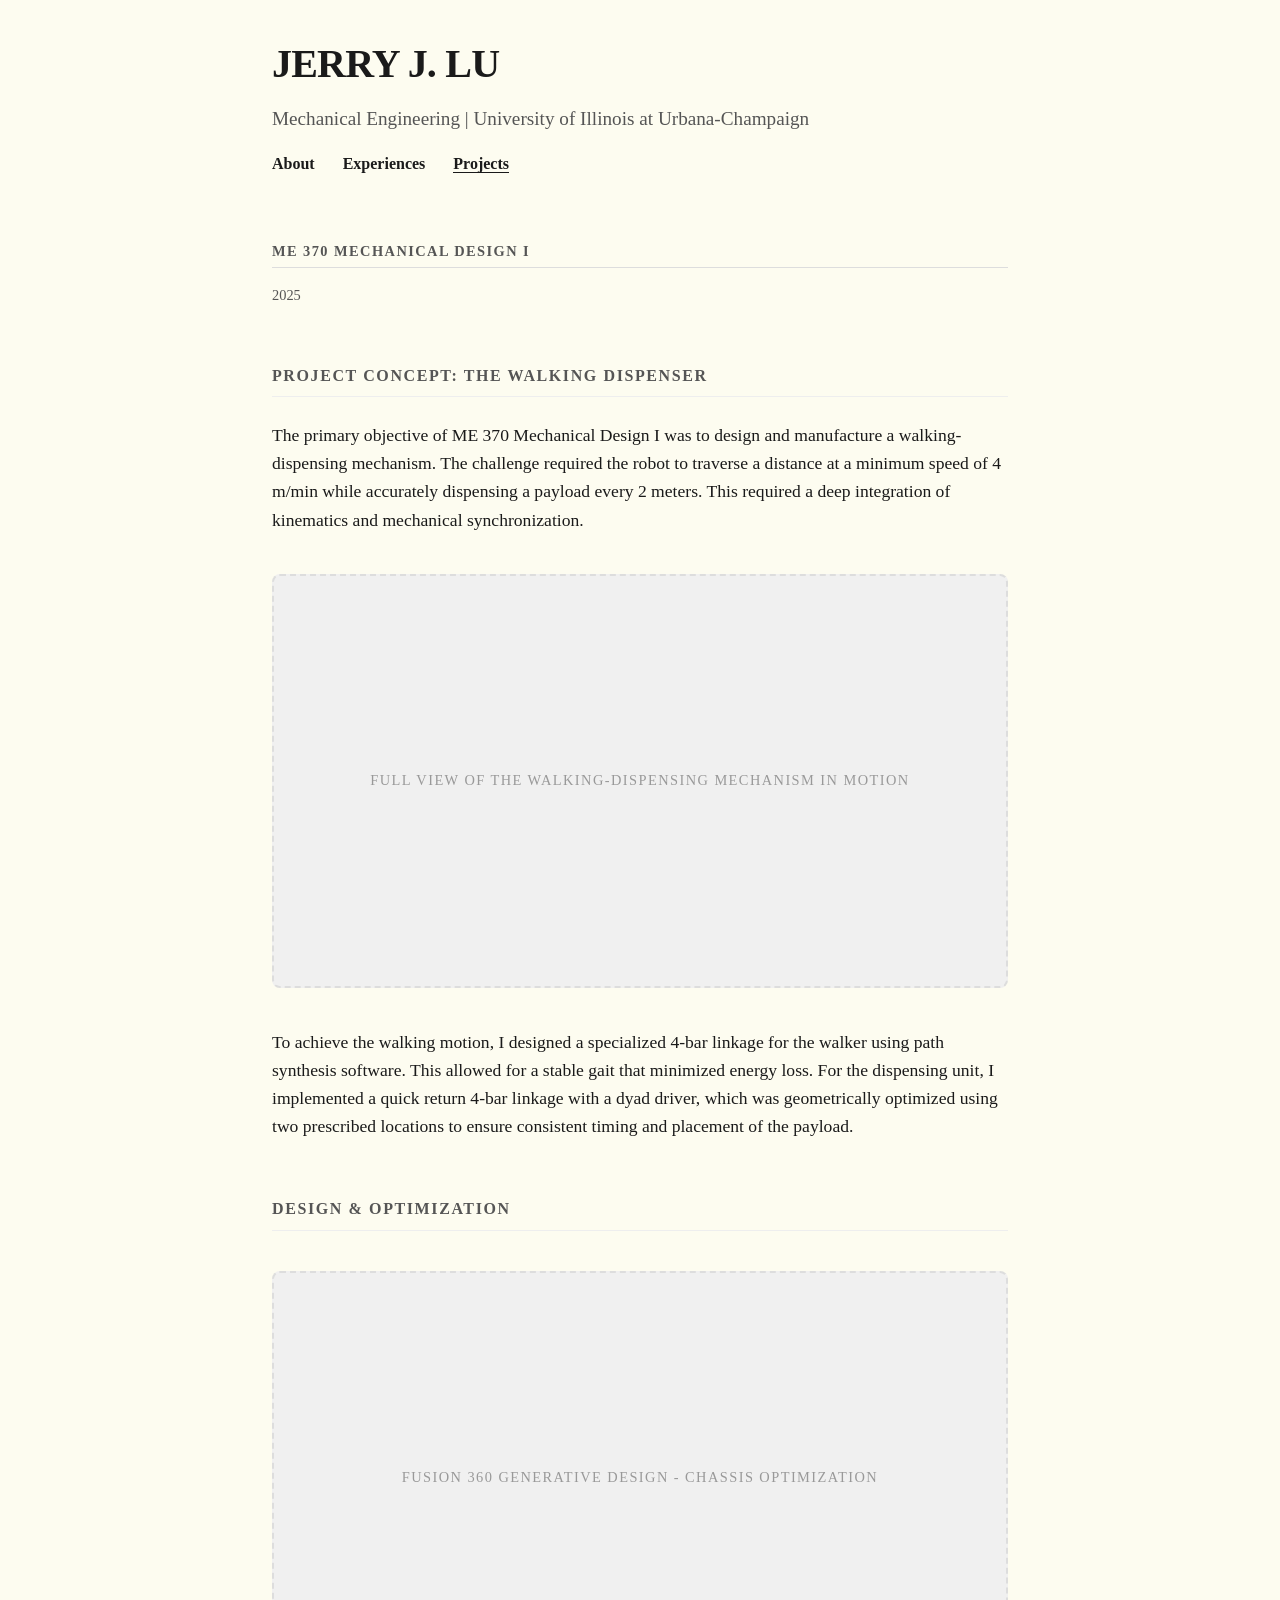
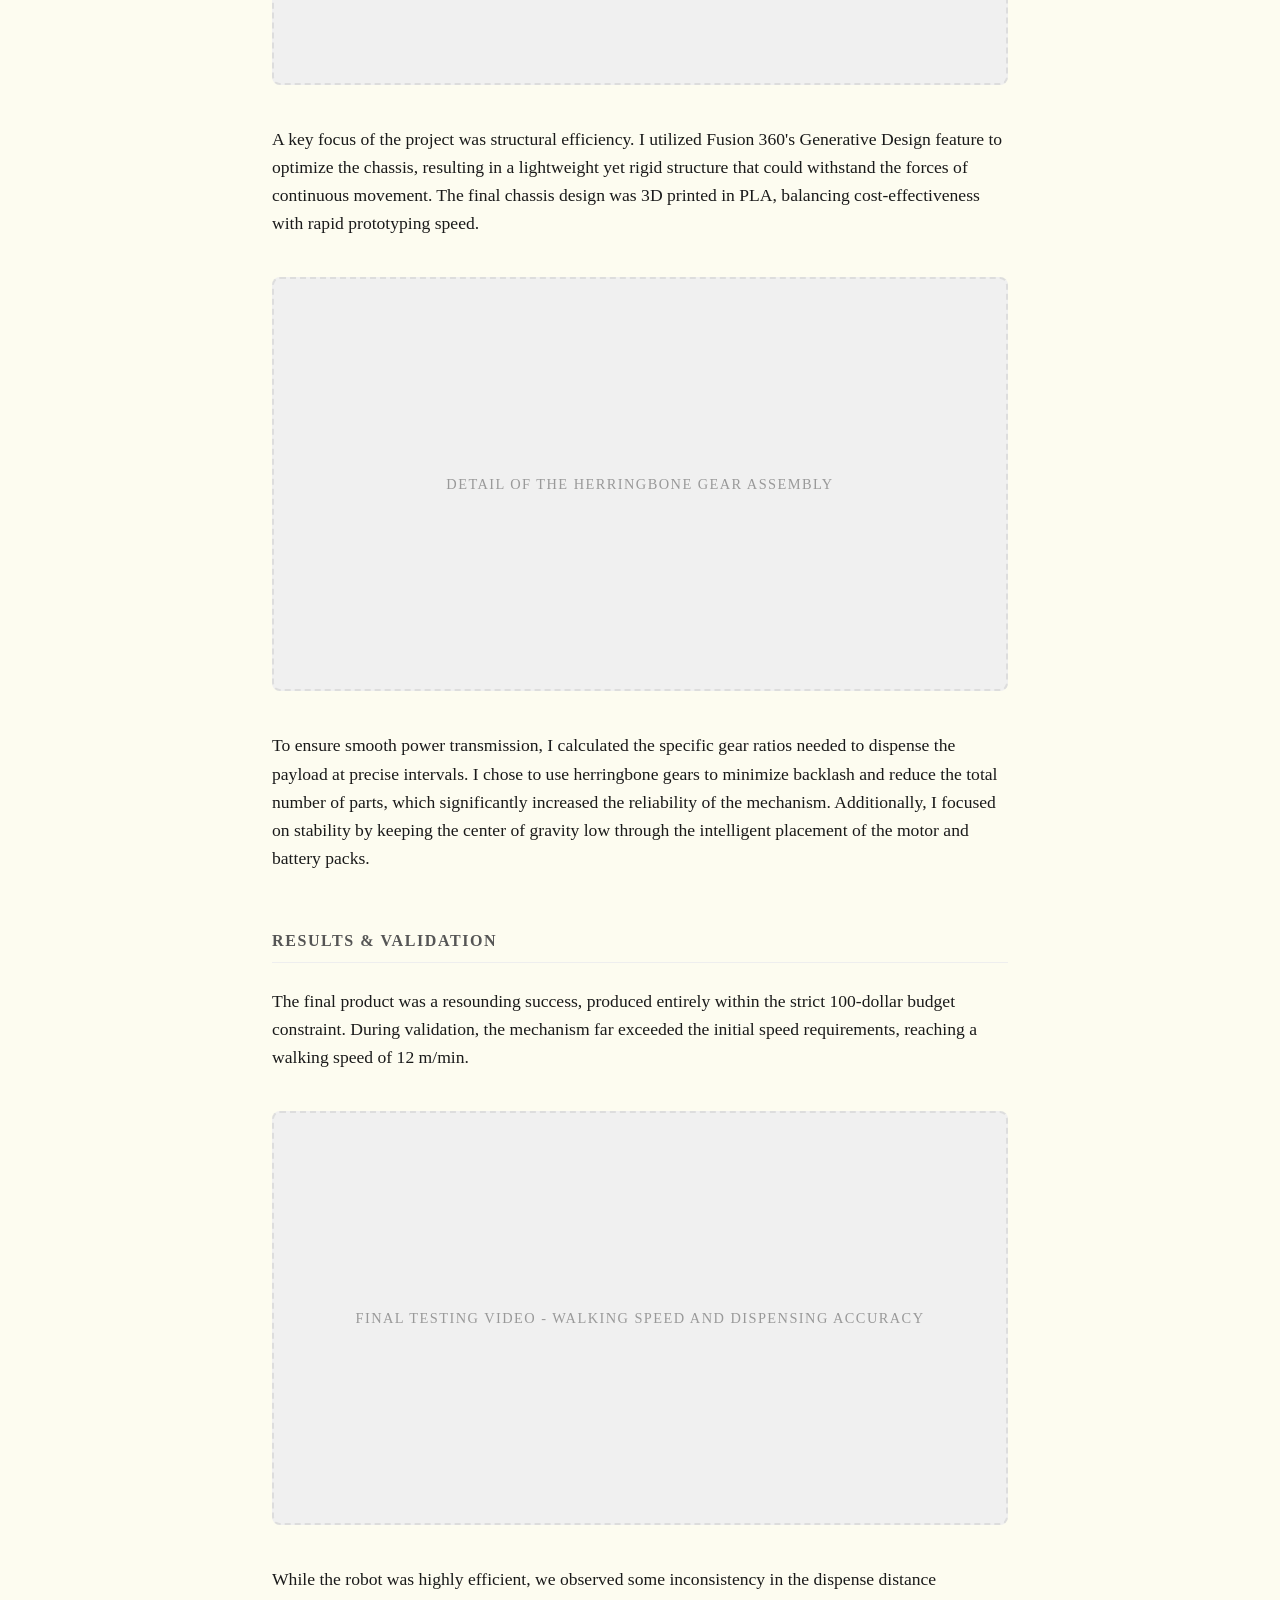
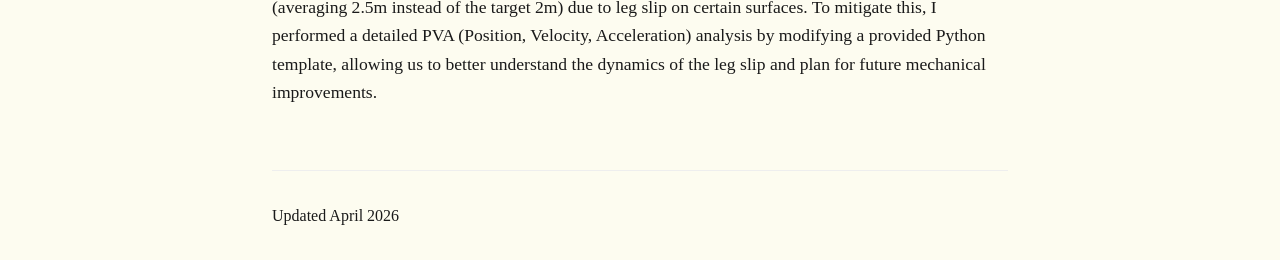
==== project-me370.html @ ead63398 "Initial" ====
<!DOCTYPE html>
<html lang="en">
<head>
    <meta charset="UTF-8">
    <meta name="viewport" content="width=device-width, initial-scale=1.0">
    <title>ME 370 Mechanical Design I | Jerry J. Lu</title>
    <link rel="stylesheet" href="styles.css">
</head>
<body>
    <header>
        <h1>JERRY J. LU</h1>
        <p class="subtitle">Mechanical Engineering | University of Illinois at Urbana-Champaign</p>
        <nav>
            <a href="index.html">About</a>
            <a href="resume.html">Experiences</a>
            <a href="portfolio.html" class="active">Projects</a>
        </nav>
    </header>

    <main class="project-flow">
        <div class="project-header">
            <h2 class="project-title">ME 370 MECHANICAL DESIGN I</h2>
            <p class="date">2025</p>
        </div>

        <section class="project-section">
            <h3>Project Concept: The Walking Dispenser</h3>
            <p>
                The primary objective of ME 370 Mechanical Design I was to design and manufacture a walking-dispensing mechanism. The challenge required the robot to traverse a distance at a minimum speed of 4 m/min while accurately dispensing a payload every 2 meters. This required a deep integration of kinematics and mechanical synchronization.
            </p>
            <div class="media-placeholder">Full view of the Walking-Dispensing Mechanism in motion</div>
            <p>
                To achieve the walking motion, I designed a specialized 4-bar linkage for the walker using path synthesis software. This allowed for a stable gait that minimized energy loss. For the dispensing unit, I implemented a quick return 4-bar linkage with a dyad driver, which was geometrically optimized using two prescribed locations to ensure consistent timing and placement of the payload.
            </p>
        </section>

        <section class="project-section">
            <h3>Design & Optimization</h3>
            <div class="media-placeholder">Fusion 360 Generative Design - Chassis Optimization</div>
            <p>
                A key focus of the project was structural efficiency. I utilized Fusion 360's Generative Design feature to optimize the chassis, resulting in a lightweight yet rigid structure that could withstand the forces of continuous movement. The final chassis design was 3D printed in PLA, balancing cost-effectiveness with rapid prototyping speed.
            </p>
            <div class="media-placeholder">Detail of the Herringbone Gear Assembly</div>
            <p>
                To ensure smooth power transmission, I calculated the specific gear ratios needed to dispense the payload at precise intervals. I chose to use herringbone gears to minimize backlash and reduce the total number of parts, which significantly increased the reliability of the mechanism. Additionally, I focused on stability by keeping the center of gravity low through the intelligent placement of the motor and battery packs.
            </p>
        </section>

        <section class="project-section">
            <h3>Results & Validation</h3>
            <p>
                The final product was a resounding success, produced entirely within the strict 100-dollar budget constraint. During validation, the mechanism far exceeded the initial speed requirements, reaching a walking speed of 12 m/min.
            </p>
            <div class="media-placeholder">Final Testing Video - Walking Speed and Dispensing Accuracy</div>
            <p>
                While the robot was highly efficient, we observed some inconsistency in the dispense distance (averaging 2.5m instead of the target 2m) due to leg slip on certain surfaces. To mitigate this, I performed a detailed PVA (Position, Velocity, Acceleration) analysis by modifying a provided Python template, allowing us to better understand the dynamics of the leg slip and plan for future mechanical improvements.
            </p>
        </section>
    </main>

    <footer>
        <p>Updated April 2026</p>
    </footer>
    <script src="script.js"></script>
</body>
</html>
---- styles.css ----
html {
  scroll-behavior: smooth;
}

:root {
  --bg-color: #fdfcf0;
  --text-color: #1a1a1a;
  --accent-color: #555;
  --font-main: "Times New Roman", Times, serif;
  --spacing: 2rem;
}

* {
  margin: 0;
  padding: 0;
  box-sizing: border-box;
}

body {
  background-color: var(--bg-color);
  color: var(--text-color);
  font-family: var(--font-main);
  line-height: 1.6;
  padding: var(--spacing);
  max-width: 800px;
  margin: 0 auto;
}

/* Floating Timeline Nav */
.timeline-nav {
  position: fixed;
  left: 4rem;
  top: 50%;
  transform: translateY(-50%);
  display: flex;
  flex-direction: column;
  align-items: center;
  z-index: 100;
  opacity: 0;
  pointer-events: none;
  transition: opacity 0.5s ease;
}

.timeline-nav.visible {
  opacity: 1;
  pointer-events: auto;
}

.timeline-line {
  position: absolute;
  width: 1px;
  height: 100%;
  background: rgba(0,0,0,0.1);
  z-index: -1;
}

.timeline-dot {
  width: 8px;
  height: 8px;
  margin: 1.2rem 0;
  position: relative;
  cursor: pointer;
}

.timeline-dot::before {
  content: "";
  position: absolute;
  top: 0;
  left: 0;
  width: 100%;
  height: 100%;
  background: var(--text-color);
  transform: rotate(45deg);
  transition: transform 0.2s cubic-bezier(0.175, 0.885, 0.32, 1.275);
}

.timeline-dot:hover::before {
  transform: rotate(45deg) scale(1.4);
}

.timeline-dot::after {
  content: attr(data-label);
  position: absolute;
  left: 20px; 
  top: 50%;
  transform: translateY(-50%) scale(0.85); 
  transform-origin: left center;
  white-space: nowrap;
  font-size: 0.6rem;
  font-weight: 600;
  text-transform: uppercase;
  letter-spacing: 0.05em;
  opacity: 1;
  transition: transform 0.2s cubic-bezier(0.175, 0.885, 0.32, 1.275), opacity 0.2s;
  pointer-events: auto; /* Allow hover on text */
  background: var(--bg-color);
  padding: 2px 8px;
  color: var(--accent-color);
}

.timeline-dot:hover::after {
  transform: translateY(-50%) scale(1.1);
}

header {
  margin-bottom: calc(var(--spacing) * 2);
}

h1 {
  font-size: 2.5rem;
  font-weight: 700;
  letter-spacing: -0.02em;
  margin-bottom: 0.5rem;
}

.subtitle {
  font-size: 1.2rem;
  color: var(--accent-color);
  margin-bottom: 1rem;
}

nav {
  margin-bottom: var(--spacing);
}

nav a {
  color: var(--text-color);
  text-decoration: none;
  font-weight: 600;
  margin-right: 1.5rem;
  border-bottom: 1px solid transparent;
}

nav a:hover {
  border-bottom: 1px solid var(--text-color);
}

nav a.active {
  border-bottom: 1px solid var(--text-color);
}

footer {
  display: flex;
  justify-content: space-between;
  align-items: center;
  border-top: 1px solid #eee;
  padding-top: 2rem;
  margin-top: 4rem;
}

.footer-links {
  display: flex;
  gap: 1.2rem;
  align-items: center;
}

.icon {
  width: 18px;
  height: 18px;
  fill: var(--text-color);
  transition: opacity 0.2s;
}

.icon:hover {
  opacity: 0.6;
}

section {
  margin-bottom: calc(var(--spacing) * 2.5);
}

h2 {
  font-size: 0.9rem;
  text-transform: uppercase;
  letter-spacing: 0.1em;
  margin-bottom: 1rem;
  color: var(--accent-color);
  border-bottom: 1px solid #ddd;
  padding-bottom: 0.2rem;
}

.summary {
  font-size: 1.1rem;
  margin-bottom: var(--spacing);
}

.skills-grid {
  display: grid;
  grid-template-columns: repeat(auto-fit, minmax(200px, 1fr));
  gap: 1.5rem;
}

.skill-category h3 {
  font-size: 1rem;
  margin-bottom: 0.5rem;
}

.skill-category p {
  font-size: 0.9rem;
}

.experience-item, .education-item {
  margin-bottom: 2rem;
}

.education-header {
  display: flex;
  justify-content: space-between;
  align-items: baseline;
  margin-bottom: 0.5rem;
}

.university {
  font-weight: 700;
  font-size: 1.1rem;
}

.degree-info {
  font-weight: 500;
  margin-bottom: 0.2rem;
}

.minor-info {
  font-style: italic;
  font-size: 0.95rem;
  color: var(--accent-color);
}

/* Project Detail Pages - Single Column Flow */
.project-flow {
  max-width: 800px;
  margin: 2rem auto;
}

.project-section {
  margin-bottom: 3rem;
}

.project-section p {
  margin-bottom: 1.5rem;
  font-size: 1.1rem;
}

.project-flow .media-placeholder {
  margin: 2.5rem 0;
  width: 100%;
  aspect-ratio: 16/9;
}

.project-flow h3 {
  font-size: 1rem;
  text-transform: uppercase;
  letter-spacing: 0.1em;
  color: var(--accent-color);
  margin-top: 3.5rem;
  margin-bottom: 1.5rem;
  border-bottom: 1px solid #eee;
  padding-bottom: 0.5rem;
}

/* Project Detail Pages (Grid Version) */
.project-container {
  display: grid;
  grid-template-columns: 1fr 1fr;
  gap: 3rem;
  margin-top: 2rem;
}

@media (max-width: 800px) {
  .project-container {
    grid-template-columns: 1fr;
  }
}

.project-details h3 {
  font-size: 0.9rem;
  text-transform: uppercase;
  letter-spacing: 0.1em;
  color: var(--accent-color);
  margin-top: 2rem;
  margin-bottom: 0.75rem;
  border-bottom: 1px solid #eee;
  padding-bottom: 0.2rem;
}

.project-details h3:first-child {
  margin-top: 0;
}

.project-details ul {
  list-style: square;
  padding-left: 1.2rem;
  margin-bottom: 1.5rem;
}

.project-details li {
  margin-bottom: 0.5rem;
  font-size: 1rem;
}

.project-media {
  display: flex;
  flex-direction: column;
  gap: 1.5rem;
}

.media-placeholder {
  width: 100%;
  aspect-ratio: 16/9;
  background-color: #f0f0f0;
  border: 2px dashed #ddd;
  border-radius: 8px;
  display: flex;
  align-items: center;
  justify-content: center;
  color: #999;
  font-size: 0.9rem;
  text-transform: uppercase;
  letter-spacing: 0.1em;
}

.back-link {
  display: inline-flex;
  align-items: center;
  gap: 0.5rem;
  text-decoration: none;
  color: var(--accent-color);
  font-weight: 600;
  font-size: 0.9rem;
  margin-bottom: 2rem;
  transition: color 0.2s;
}

.back-link:hover {
  color: var(--text-color);
}

.portfolio-title {
  font-size: 1.5rem;
  font-weight: 800;
  display: block;
  margin-bottom: 0.5rem;
  text-decoration: none;
  color: var(--text-color);
  transition: color 0.2s;
}

.portfolio-title:hover {
  color: var(--accent-color);
}

.multi-role-group {
  margin-top: 1rem;
  padding-left: 0.5rem;
}

.sub-role {
  position: relative;
  padding-left: 1.5rem;
  margin-bottom: 1.5rem;
}

.sub-role::before {
  content: "";
  position: absolute;
  left: 0;
  top: 8px;
  bottom: -22px; /* Connect to next dot */
  width: 2px;
  background: #e0e0e0;
}

.sub-role:last-child::before {
  display: none; /* No line after the last role */
}

.sub-role::after {
  content: "";
  position: absolute;
  left: -3px;
  top: 8px;
  width: 6px;
  height: 6px;
  background: #888;
  border: 2px solid var(--bg-color);
  transform: rotate(45deg);
}

.sub-role-title {
  font-weight: 600;
  font-size: 1rem;
  margin-bottom: 0.2rem;
  display: block;
}

.experience-header {
  display: flex;
  justify-content: space-between;
  align-items: baseline;
  margin-bottom: 0.5rem;
}

.role {
  font-weight: 700;
  font-size: 1.1rem;
}

.date {
  font-size: 0.9rem;
  color: var(--accent-color);
}

.company {
  font-weight: 500;
  margin-bottom: 0.5rem;
}

ul.details {
  list-style: square;
  padding-left: 1.2rem;
  font-size: 0.95rem;
}

/* Portfolio Specific */
.portfolio-list {
  list-style: none;
}

.portfolio-item {
  margin-bottom: 3rem;
  border-bottom: 1px solid #eee;
  padding-bottom: 1.5rem;
}

.portfolio-item:last-child {
  border-bottom: none;
}

.portfolio-title {
  font-size: 1.5rem;
  font-weight: 800;
  display: block;
  margin-bottom: 0.5rem;
  text-decoration: none;
  color: var(--text-color);
}

.portfolio-description {
  font-size: 1rem;
  margin-bottom: 0.75rem;
}

.portfolio-meta {
  font-size: 0.8rem;
  text-transform: uppercase;
  letter-spacing: 0.05em;
  color: var(--accent-color);
}

@media (max-width: 1200px) {
  .timeline-nav {
    display: none;
  }
}

@media (max-width: 600px) {
  body {
    padding: 1rem;
  }
  
  .experience-header {
    flex-direction: column;
  }
}
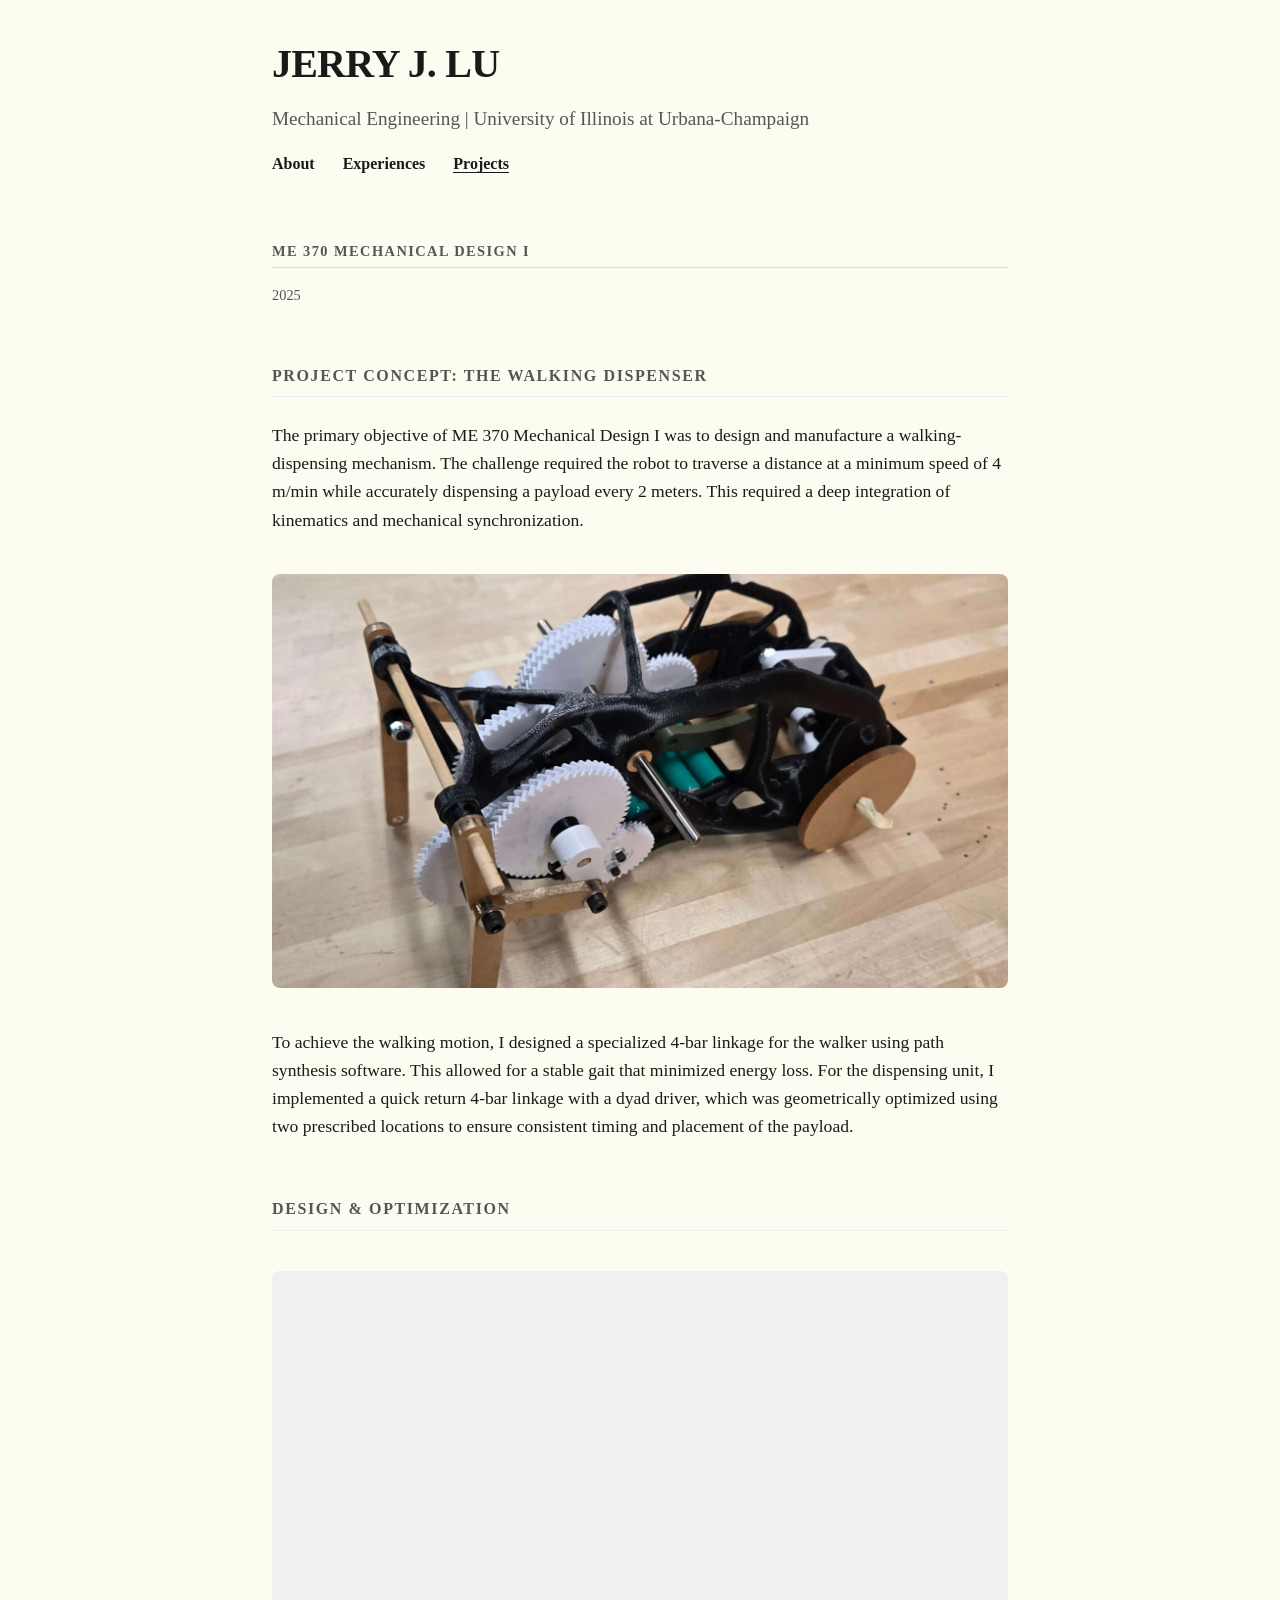
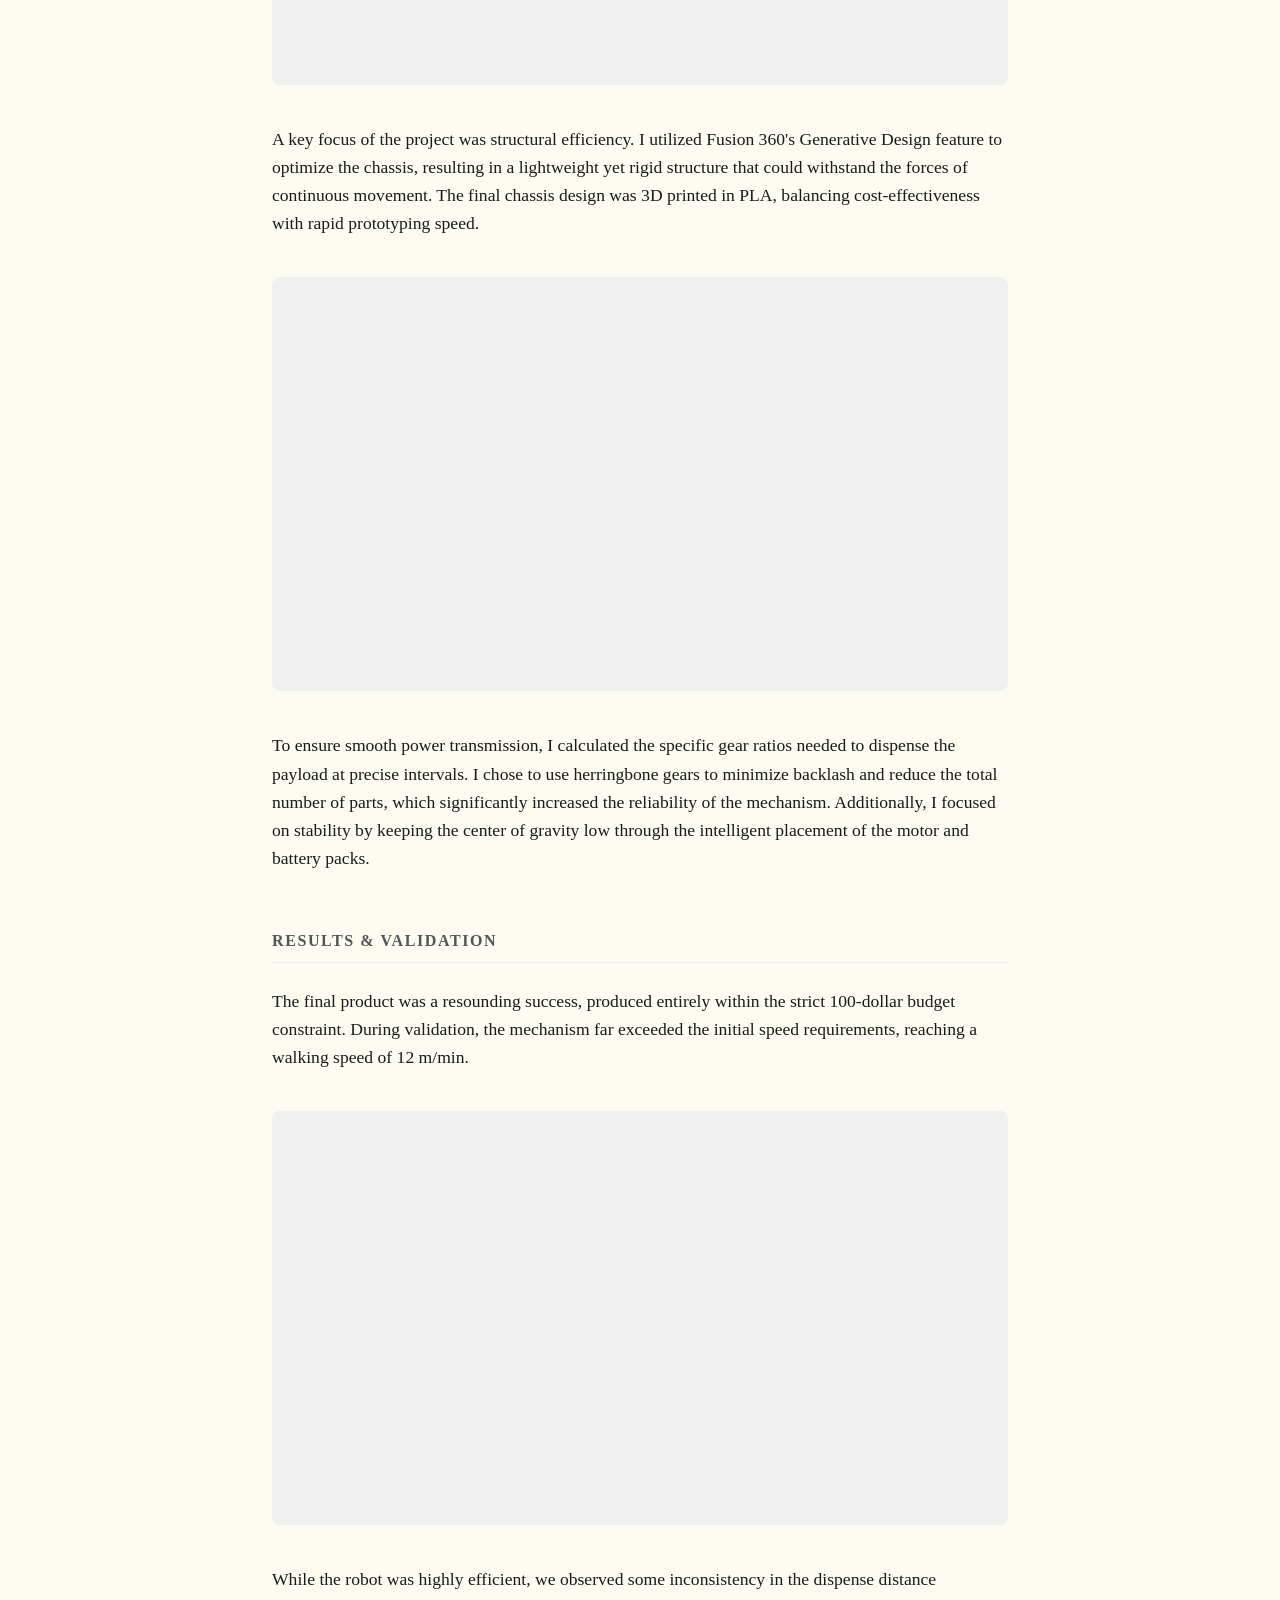
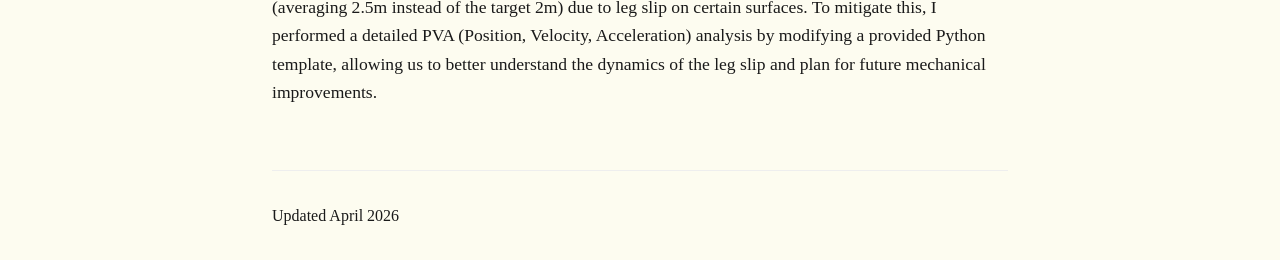
==== commit 5c91c0ba: "Added videos and images to ME370" ====
--- a/project-me370.html
+++ b/project-me370.html
@@ -28,7 +28,7 @@
             <p>
                 The primary objective of ME 370 Mechanical Design I was to design and manufacture a walking-dispensing mechanism. The challenge required the robot to traverse a distance at a minimum speed of 4 m/min while accurately dispensing a payload every 2 meters. This required a deep integration of kinematics and mechanical synchronization.
             </p>
-            <div class="media-placeholder">Full view of the Walking-Dispensing Mechanism in motion</div>
+            <img src="portfolio-files/me370/walker-v2.webp" alt="Walking-Dispensing Mechanism" class="project-media-item">
             <p>
                 To achieve the walking motion, I designed a specialized 4-bar linkage for the walker using path synthesis software. This allowed for a stable gait that minimized energy loss. For the dispensing unit, I implemented a quick return 4-bar linkage with a dyad driver, which was geometrically optimized using two prescribed locations to ensure consistent timing and placement of the payload.
             </p>
@@ -36,11 +36,11 @@
 
         <section class="project-section">
             <h3>Design & Optimization</h3>
-            <div class="media-placeholder">Fusion 360 Generative Design - Chassis Optimization</div>
+            <iframe class="project-media-item" src="https://www.youtube.com/embed/xmmhtdY4wYs" title="YouTube video player" frameborder="0" allow="accelerometer; autoplay; clipboard-write; encrypted-media; gyroscope; picture-in-picture; web-share" referrerpolicy="strict-origin-when-cross-origin" allowfullscreen></iframe>
             <p>
                 A key focus of the project was structural efficiency. I utilized Fusion 360's Generative Design feature to optimize the chassis, resulting in a lightweight yet rigid structure that could withstand the forces of continuous movement. The final chassis design was 3D printed in PLA, balancing cost-effectiveness with rapid prototyping speed.
             </p>
-            <div class="media-placeholder">Detail of the Herringbone Gear Assembly</div>
+            <iframe class="project-media-item" src="https://www.youtube.com/embed/OPP0N6a6_Hs" title="YouTube video player" frameborder="0" allow="accelerometer; autoplay; clipboard-write; encrypted-media; gyroscope; picture-in-picture; web-share" referrerpolicy="strict-origin-when-cross-origin" allowfullscreen></iframe>
             <p>
                 To ensure smooth power transmission, I calculated the specific gear ratios needed to dispense the payload at precise intervals. I chose to use herringbone gears to minimize backlash and reduce the total number of parts, which significantly increased the reliability of the mechanism. Additionally, I focused on stability by keeping the center of gravity low through the intelligent placement of the motor and battery packs.
             </p>
@@ -51,7 +51,7 @@
             <p>
                 The final product was a resounding success, produced entirely within the strict 100-dollar budget constraint. During validation, the mechanism far exceeded the initial speed requirements, reaching a walking speed of 12 m/min.
             </p>
-            <div class="media-placeholder">Final Testing Video - Walking Speed and Dispensing Accuracy</div>
+            <iframe class="project-media-item" src="https://www.youtube.com/embed/yWTixawF-jY" title="YouTube video player" frameborder="0" allow="accelerometer; autoplay; clipboard-write; encrypted-media; gyroscope; picture-in-picture; web-share" referrerpolicy="strict-origin-when-cross-origin" allowfullscreen></iframe>
             <p>
                 While the robot was highly efficient, we observed some inconsistency in the dispense distance (averaging 2.5m instead of the target 2m) due to leg slip on certain surfaces. To mitigate this, I performed a detailed PVA (Position, Velocity, Acceleration) analysis by modifying a provided Python template, allowing us to better understand the dynamics of the leg slip and plan for future mechanical improvements.
             </p>
--- a/styles.css
+++ b/styles.css
@@ -241,12 +241,6 @@
   font-size: 1.1rem;
 }
 
-.project-flow .media-placeholder {
-  margin: 2.5rem 0;
-  width: 100%;
-  aspect-ratio: 16/9;
-}
-
 .project-flow h3 {
   font-size: 1rem;
   text-transform: uppercase;
@@ -304,11 +298,10 @@
   gap: 1.5rem;
 }
 
-.media-placeholder {
+.media-placeholder, .project-media-item {
   width: 100%;
   aspect-ratio: 16/9;
   background-color: #f0f0f0;
-  border: 2px dashed #ddd;
   border-radius: 8px;
   display: flex;
   align-items: center;
@@ -317,6 +310,16 @@
   font-size: 0.9rem;
   text-transform: uppercase;
   letter-spacing: 0.1em;
+  margin: 2.5rem 0;
+}
+
+.media-placeholder {
+  border: 2px dashed #ddd;
+}
+
+.project-media-item {
+  border: none;
+  object-fit: cover;
 }
 
 .back-link {
